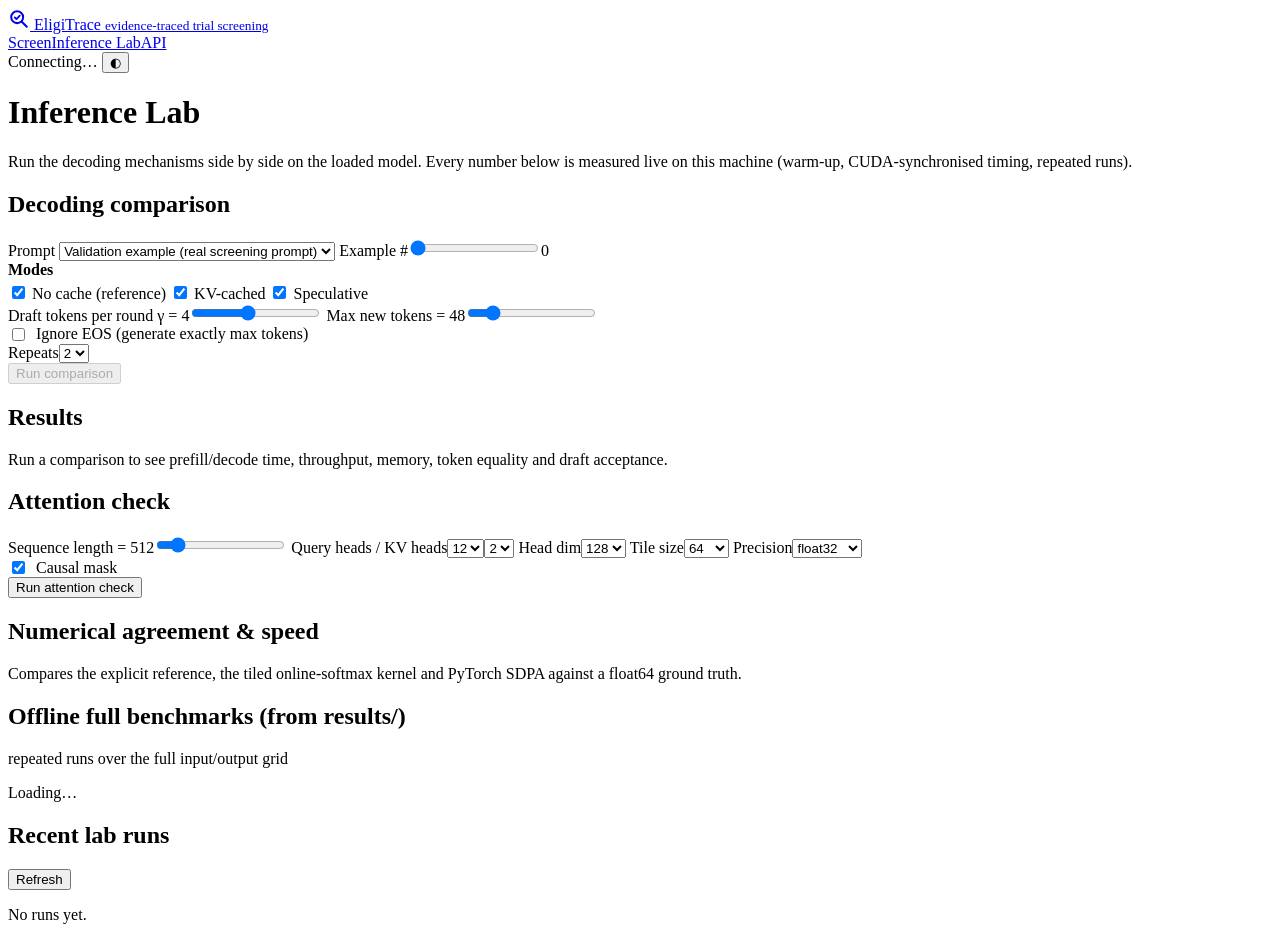
==== web/lab.html @ 6bc14928 "feat: add decoders, attention kernels, evaluation, training and web app - Add hand-written KV-cached" ====
<!doctype html>
<html lang="en">
<head>
  <meta charset="utf-8">
  <meta name="viewport" content="width=device-width, initial-scale=1">
  <title>EligiTrace · Inference Lab</title>
  <link rel="icon" href="data:image/svg+xml,<svg xmlns='http://www.w3.org/2000/svg' viewBox='0 0 24 24'><circle cx='10' cy='10' r='6' fill='none' stroke='%232f5bd3' stroke-width='2.5'/><path d='M14.5 14.5 21 21' stroke='%232f5bd3' stroke-width='2.5' stroke-linecap='round'/></svg>">
  <link rel="stylesheet" href="/assets/app.css">
</head>
<body>
<header class="topbar"><div class="topbar-inner">
  <a class="brand" href="/"><svg width="22" height="22" viewBox="0 0 24 24" fill="none" aria-hidden="true"><circle cx="10" cy="10" r="6.5" stroke="currentColor" stroke-width="2.2"/><path d="M7.3 10.2l1.9 1.9 3.6-3.8" stroke="currentColor" stroke-width="2" stroke-linecap="round" stroke-linejoin="round"/><path d="M15 15l5.5 5.5" stroke="currentColor" stroke-width="2.2" stroke-linecap="round"/></svg>
    EligiTrace <small>evidence-traced trial screening</small></a>
  <nav class="nav" aria-label="Main"><a href="/">Screen</a><a href="/lab" aria-current="page">Inference Lab</a><a href="/docs" target="_blank" rel="noopener">API</a></nav>
  <span class="spacer"></span>
  <span class="status" id="status" data-s="loading" role="status" aria-live="polite"><span class="dot"></span><span id="status-text">Connecting…</span></span>
  <button class="icon-btn" id="theme" title="Toggle theme" aria-label="Toggle colour theme">◐</button>
</div></header>

<main>
  <div class="page-head"><div><h1>Inference Lab</h1>
    <p>Run the decoding mechanisms side by side on the loaded model. Every number below is measured live on this machine (warm-up, CUDA-synchronised timing, repeated runs).</p></div></div>

  <div class="lab-grid">
    <section class="card" aria-labelledby="h-dec">
      <div class="card-h"><h2 id="h-dec">Decoding comparison</h2></div>
      <div class="card-b form-grid">
        <label>Prompt
          <select id="src"><option value="example">Validation example (real screening prompt)</option><option value="custom">Custom prompt</option></select></label>
        <label id="ex-wrap">Example #<input type="range" id="ex" min="0" max="49" value="0"><span class="hint" id="ex-v">0</span></label>
        <label id="custom-wrap" hidden>Custom prompt<textarea id="custom" maxlength="6000" style="min-height:90px" placeholder="Explain what a KV cache is in two sentences."></textarea></label>
        <div><span class="hint" style="font-weight:600">Modes</span>
          <div class="checks" style="margin-top:4px">
            <label><input type="checkbox" value="no_cache" checked> No cache (reference)</label>
            <label><input type="checkbox" value="kv_cached" checked> KV-cached</label>
            <label><input type="checkbox" value="speculative" checked> Speculative</label></div></div>
        <label>Draft tokens per round γ = <span id="g-v">4</span><input type="range" id="gamma" min="1" max="8" value="4"></label>
        <label>Max new tokens = <span id="m-v">48</span><input type="range" id="maxnew" min="8" max="256" step="8" value="48"></label>
        <label style="display:flex;gap:8px;align-items:center;font-weight:500"><input type="checkbox" id="noeos"> Ignore EOS (generate exactly max tokens)</label>
        <label>Repeats<select id="repeats"><option>1</option><option selected>2</option><option>3</option><option>5</option></select></label>
        <div class="field-error" id="dec-err" role="alert"></div>
        <button class="btn primary" id="run-dec" disabled>Run comparison</button>
      </div>
    </section>
    <section class="card" aria-live="polite"><div class="card-h"><h2>Results</h2><span class="hint" id="dec-when"></span></div>
      <div class="card-b" id="dec-out"><p class="empty">Run a comparison to see prefill/decode time, throughput, memory, token equality and draft acceptance.</p></div></section>
  </div>

  <div class="lab-grid" style="margin-top:16px">
    <section class="card" aria-labelledby="h-att">
      <div class="card-h"><h2 id="h-att">Attention check</h2></div>
      <div class="card-b form-grid">
        <label>Sequence length = <span id="s-v">512</span><input type="range" id="seq" min="16" max="4096" step="16" value="512"></label>
        <label>Query heads / KV heads<span class="row"><select id="heads"><option>4</option><option selected>12</option><option>16</option></select><select id="kvh"><option>1</option><option selected>2</option><option>4</option></select></span></label>
        <label>Head dim<select id="hd"><option>32</option><option>64</option><option selected>128</option></select></label>
        <label>Tile size<select id="block"><option>16</option><option>32</option><option selected>64</option><option>128</option><option>256</option></select></label>
        <label>Precision<select id="adt"><option selected>float32</option><option>bfloat16</option><option>float16</option></select></label>
        <label style="display:flex;gap:8px;align-items:center;font-weight:500"><input type="checkbox" id="causal" checked> Causal mask</label>
        <div class="field-error" id="att-err" role="alert"></div>
        <button class="btn primary" id="run-att">Run attention check</button>
      </div>
    </section>
    <section class="card" aria-live="polite"><div class="card-h"><h2>Numerical agreement & speed</h2></div>
      <div class="card-b" id="att-out"><p class="empty">Compares the explicit reference, the tiled online-softmax kernel and PyTorch SDPA against a float64 ground truth.</p></div></section>
  </div>

  <section class="card history" style="margin-top:16px"><div class="card-h"><h2>Offline full benchmarks (from results/)</h2><span class="hint">repeated runs over the full input/output grid</span></div>
    <div class="card-b" id="offline"><p class="empty">Loading…</p></div></section>
  <section class="card history"><div class="card-h"><h2>Recent lab runs</h2><button class="btn sm ghost" id="runs-refresh">Refresh</button></div>
    <div class="card-b" id="runs"><p class="empty">No runs yet.</p></div></section>
</main>
<div id="toasts" aria-live="assertive"></div>
<script type="module" src="/assets/js/lab.js"></script>
</body>
</html>
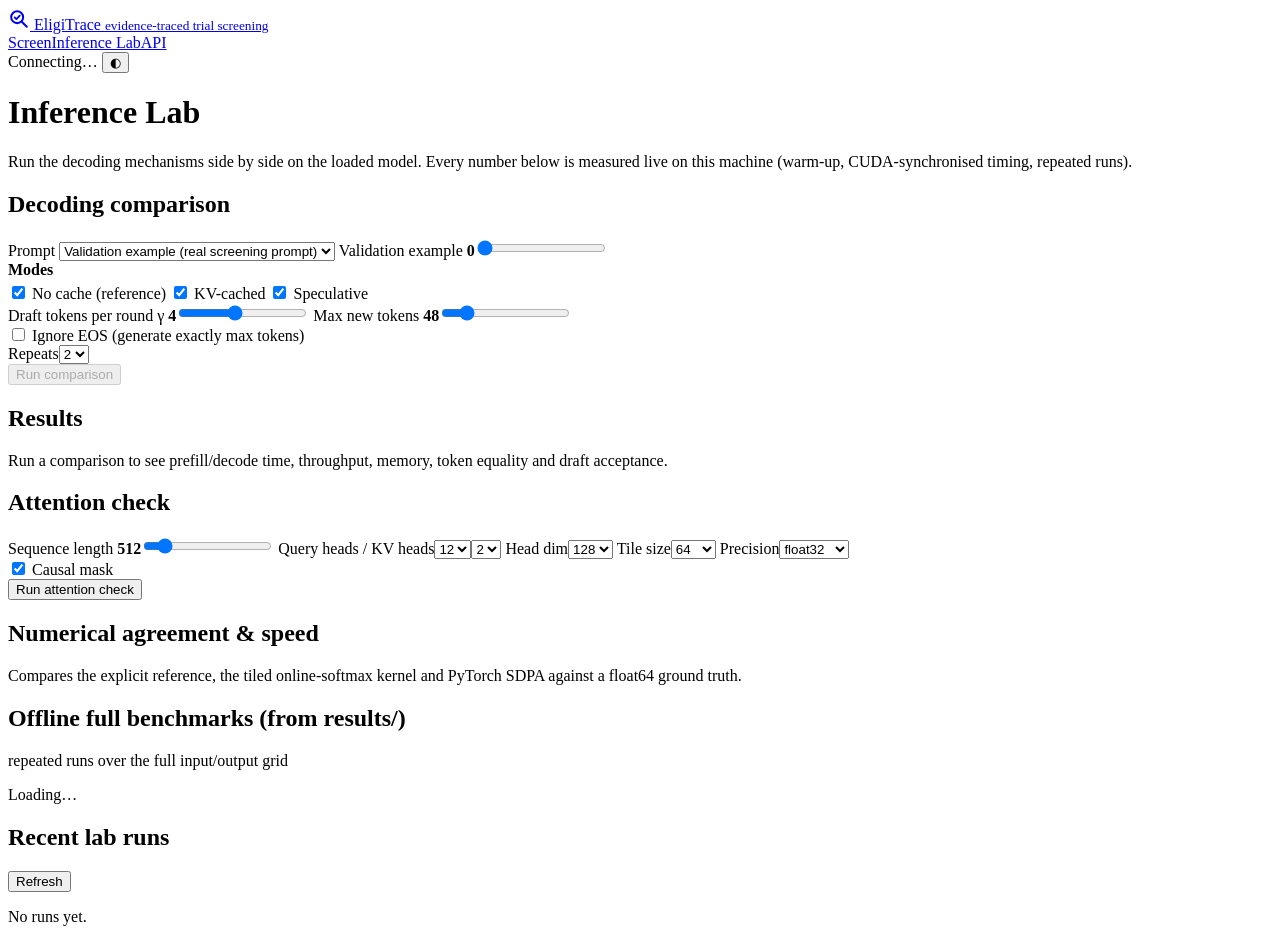
==== commit 85861ed4: "fix(web): repair lab script syntax and form layout; add screenshot tooling - Fix extra parenthesis t" ====
--- a/web/lab.html
+++ b/web/lab.html
@@ -27,16 +27,16 @@
       <div class="card-b form-grid">
         <label>Prompt
           <select id="src"><option value="example">Validation example (real screening prompt)</option><option value="custom">Custom prompt</option></select></label>
-        <label id="ex-wrap">Example #<input type="range" id="ex" min="0" max="49" value="0"><span class="hint" id="ex-v">0</span></label>
+        <label id="ex-wrap"><span class="lbl">Validation example <b id="ex-v">0</b></span><input type="range" id="ex" min="0" max="49" value="0"></label>
         <label id="custom-wrap" hidden>Custom prompt<textarea id="custom" maxlength="6000" style="min-height:90px" placeholder="Explain what a KV cache is in two sentences."></textarea></label>
         <div><span class="hint" style="font-weight:600">Modes</span>
-          <div class="checks" style="margin-top:4px">
+          <div class="checks" id="modes" style="margin-top:4px">
             <label><input type="checkbox" value="no_cache" checked> No cache (reference)</label>
             <label><input type="checkbox" value="kv_cached" checked> KV-cached</label>
             <label><input type="checkbox" value="speculative" checked> Speculative</label></div></div>
-        <label>Draft tokens per round γ = <span id="g-v">4</span><input type="range" id="gamma" min="1" max="8" value="4"></label>
-        <label>Max new tokens = <span id="m-v">48</span><input type="range" id="maxnew" min="8" max="256" step="8" value="48"></label>
-        <label style="display:flex;gap:8px;align-items:center;font-weight:500"><input type="checkbox" id="noeos"> Ignore EOS (generate exactly max tokens)</label>
+        <label><span class="lbl">Draft tokens per round γ <b id="g-v">4</b></span><input type="range" id="gamma" min="1" max="8" value="4"></label>
+        <label><span class="lbl">Max new tokens <b id="m-v">48</b></span><input type="range" id="maxnew" min="8" max="256" step="8" value="48"></label>
+        <div class="checks"><label><input type="checkbox" id="noeos"> Ignore EOS (generate exactly max tokens)</label></div>
         <label>Repeats<select id="repeats"><option>1</option><option selected>2</option><option>3</option><option>5</option></select></label>
         <div class="field-error" id="dec-err" role="alert"></div>
         <button class="btn primary" id="run-dec" disabled>Run comparison</button>
@@ -50,12 +50,12 @@
     <section class="card" aria-labelledby="h-att">
       <div class="card-h"><h2 id="h-att">Attention check</h2></div>
       <div class="card-b form-grid">
-        <label>Sequence length = <span id="s-v">512</span><input type="range" id="seq" min="16" max="4096" step="16" value="512"></label>
+        <label><span class="lbl">Sequence length <b id="s-v">512</b></span><input type="range" id="seq" min="16" max="4096" step="16" value="512"></label>
         <label>Query heads / KV heads<span class="row"><select id="heads"><option>4</option><option selected>12</option><option>16</option></select><select id="kvh"><option>1</option><option selected>2</option><option>4</option></select></span></label>
         <label>Head dim<select id="hd"><option>32</option><option>64</option><option selected>128</option></select></label>
         <label>Tile size<select id="block"><option>16</option><option>32</option><option selected>64</option><option>128</option><option>256</option></select></label>
         <label>Precision<select id="adt"><option selected>float32</option><option>bfloat16</option><option>float16</option></select></label>
-        <label style="display:flex;gap:8px;align-items:center;font-weight:500"><input type="checkbox" id="causal" checked> Causal mask</label>
+        <div class="checks"><label><input type="checkbox" id="causal" checked> Causal mask</label></div>
         <div class="field-error" id="att-err" role="alert"></div>
         <button class="btn primary" id="run-att">Run attention check</button>
       </div>
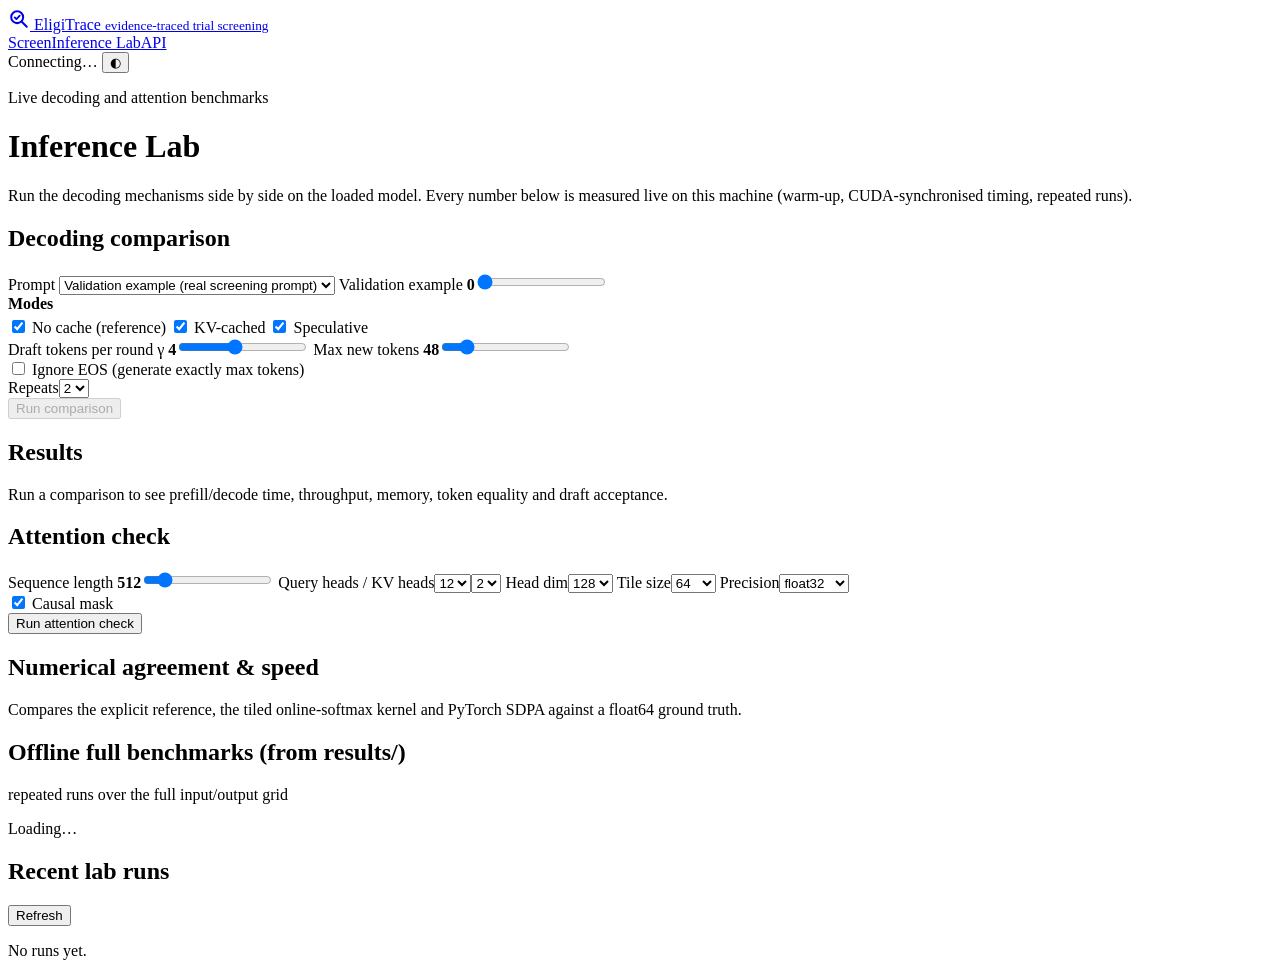
==== commit fe4bf7ed: "feat(ui): luxury redesign (ivory and obsidian, champagne gold, self-hosted serif and sans fonts) - w" ====
--- a/web/lab.html
+++ b/web/lab.html
@@ -18,7 +18,7 @@
 </div></header>
 
 <main>
-  <div class="page-head"><div><h1>Inference Lab</h1>
+  <div class="page-head"><div><p class="eyebrow">Live decoding and attention benchmarks</p><h1>Inference Lab</h1>
     <p>Run the decoding mechanisms side by side on the loaded model. Every number below is measured live on this machine (warm-up, CUDA-synchronised timing, repeated runs).</p></div></div>
 
   <div class="lab-grid">
